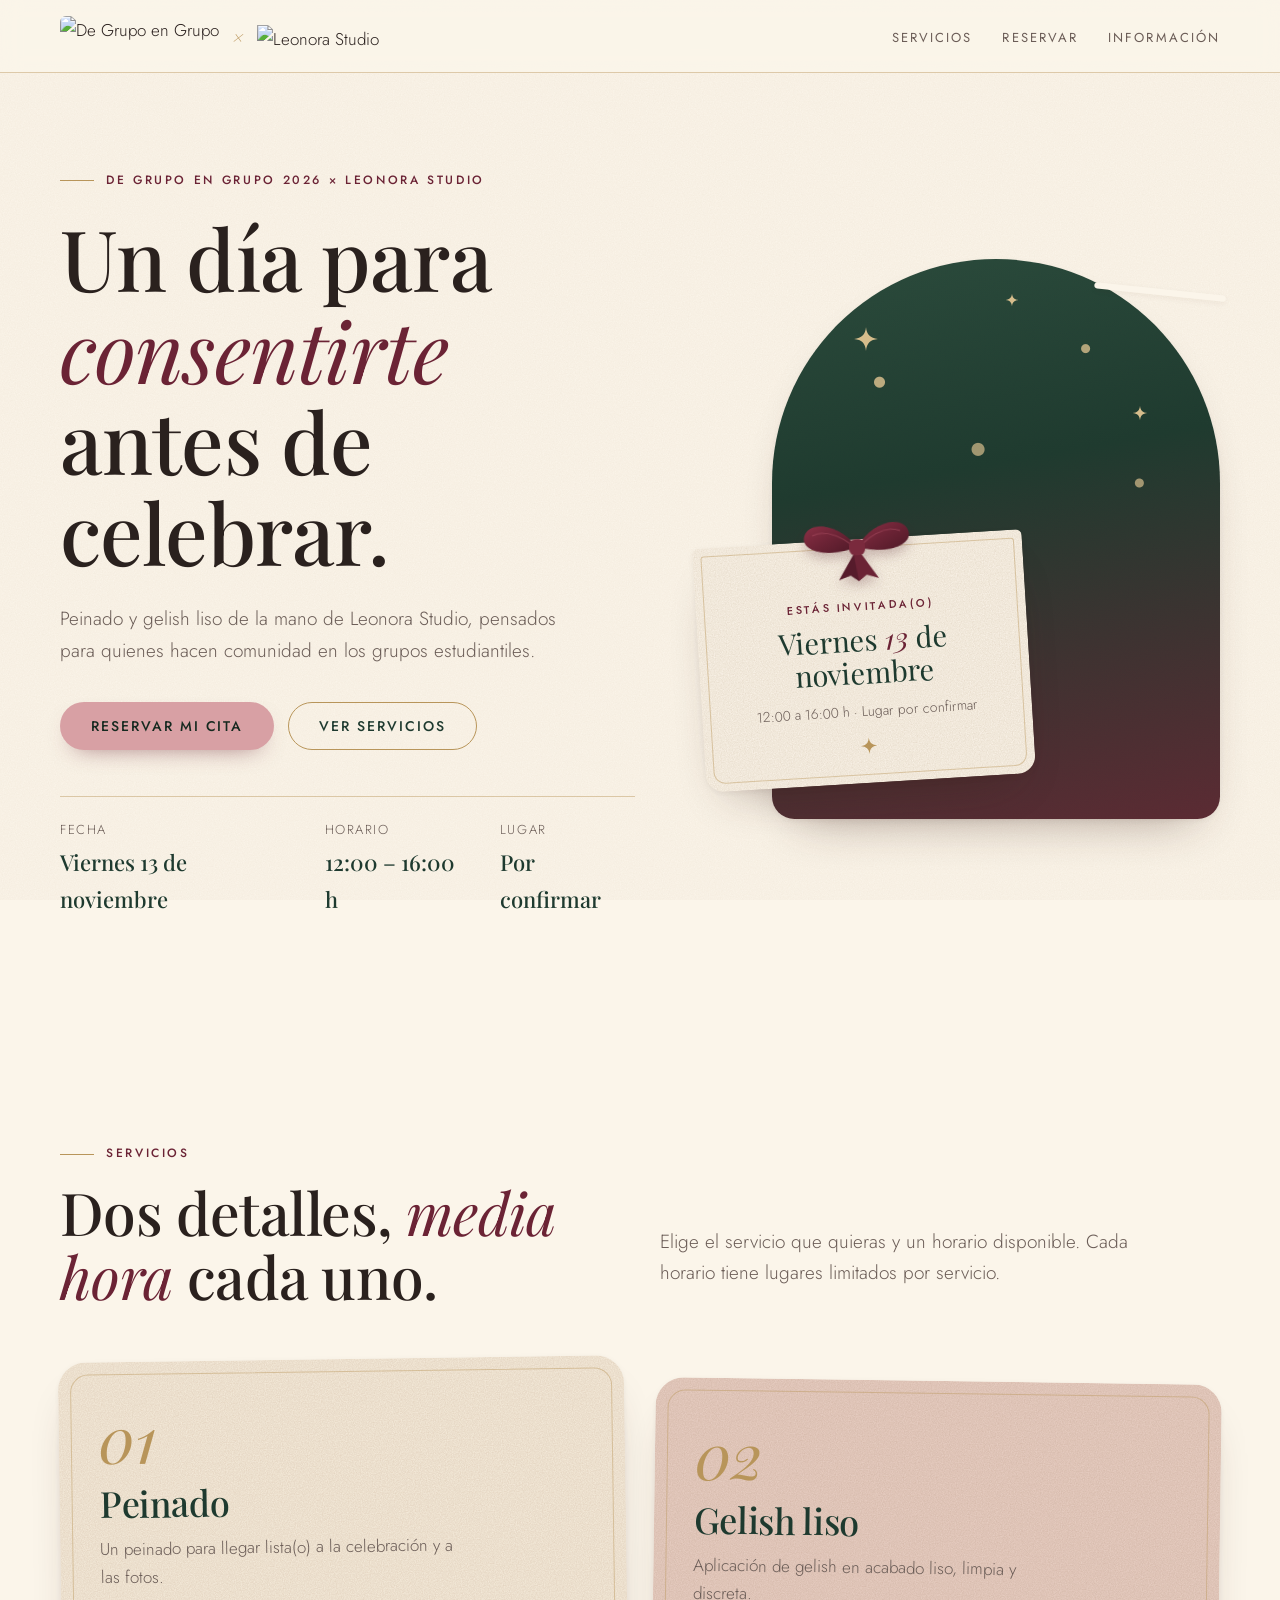
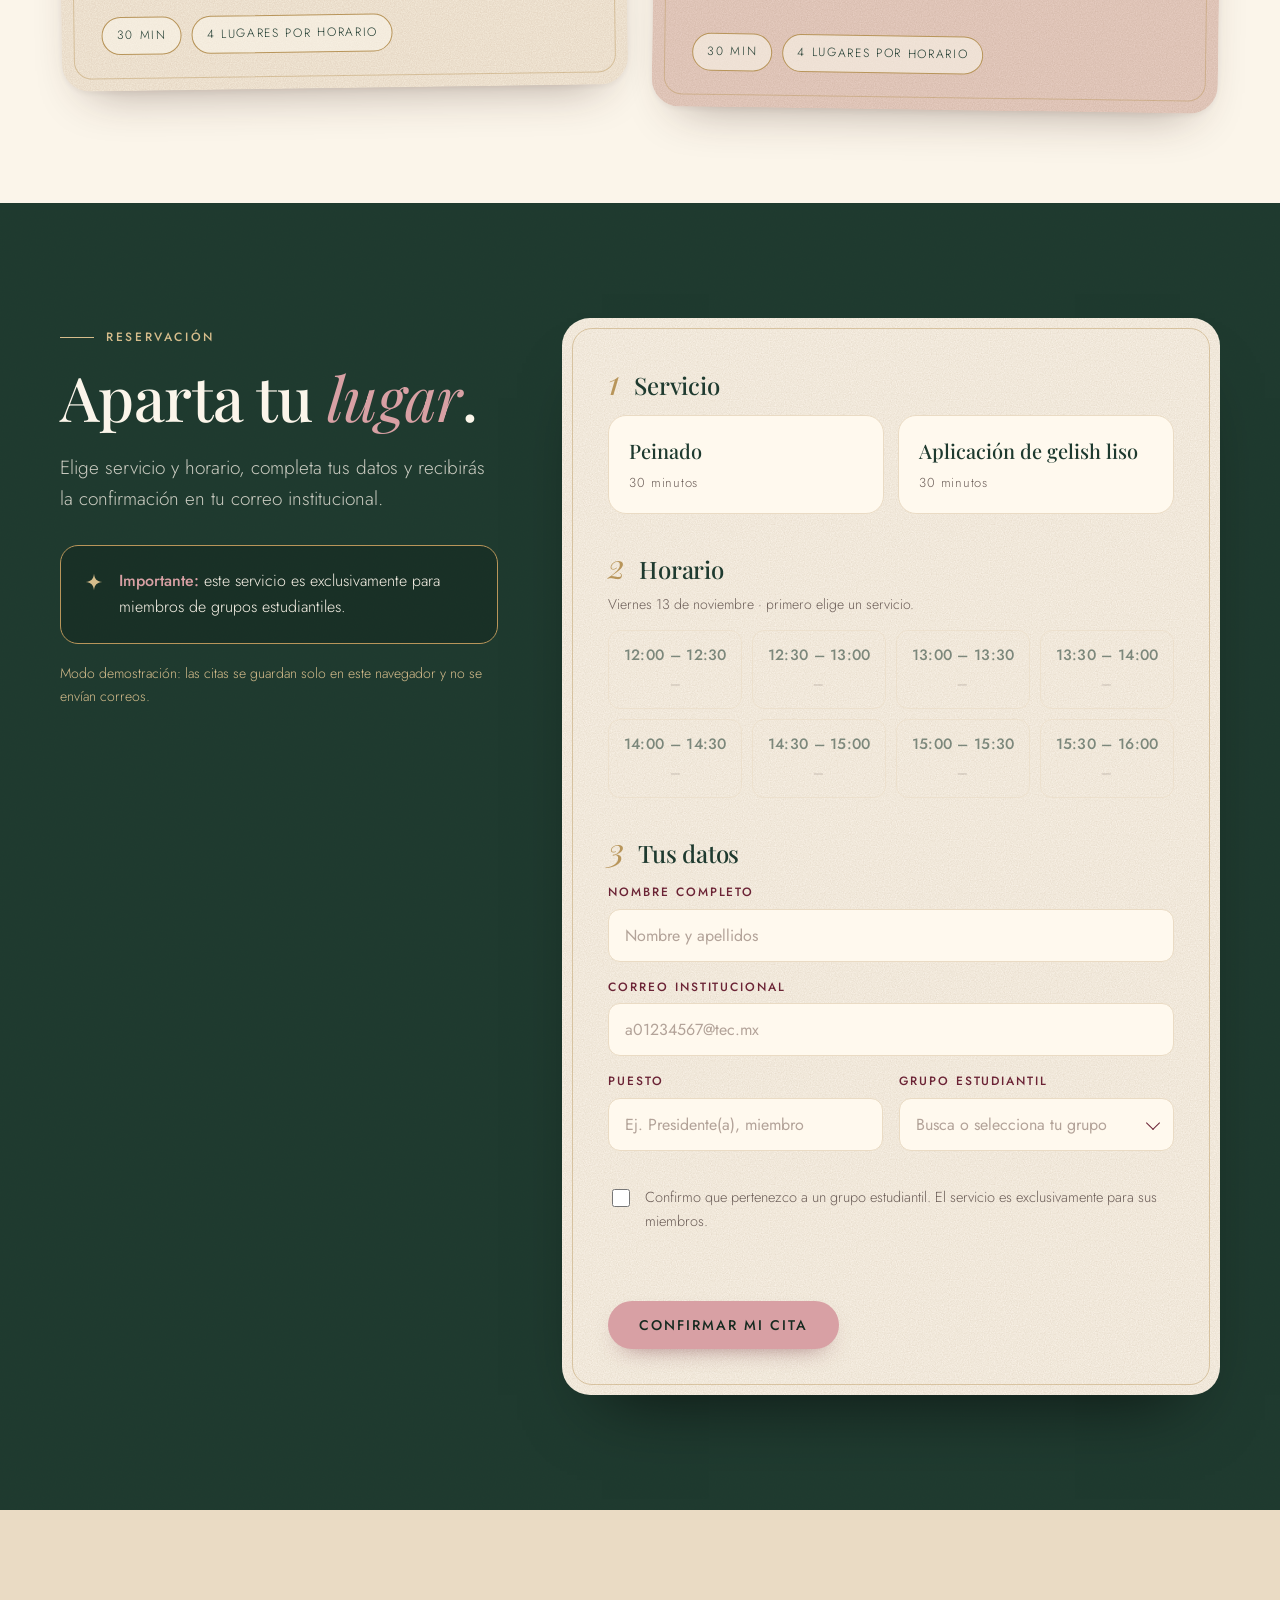
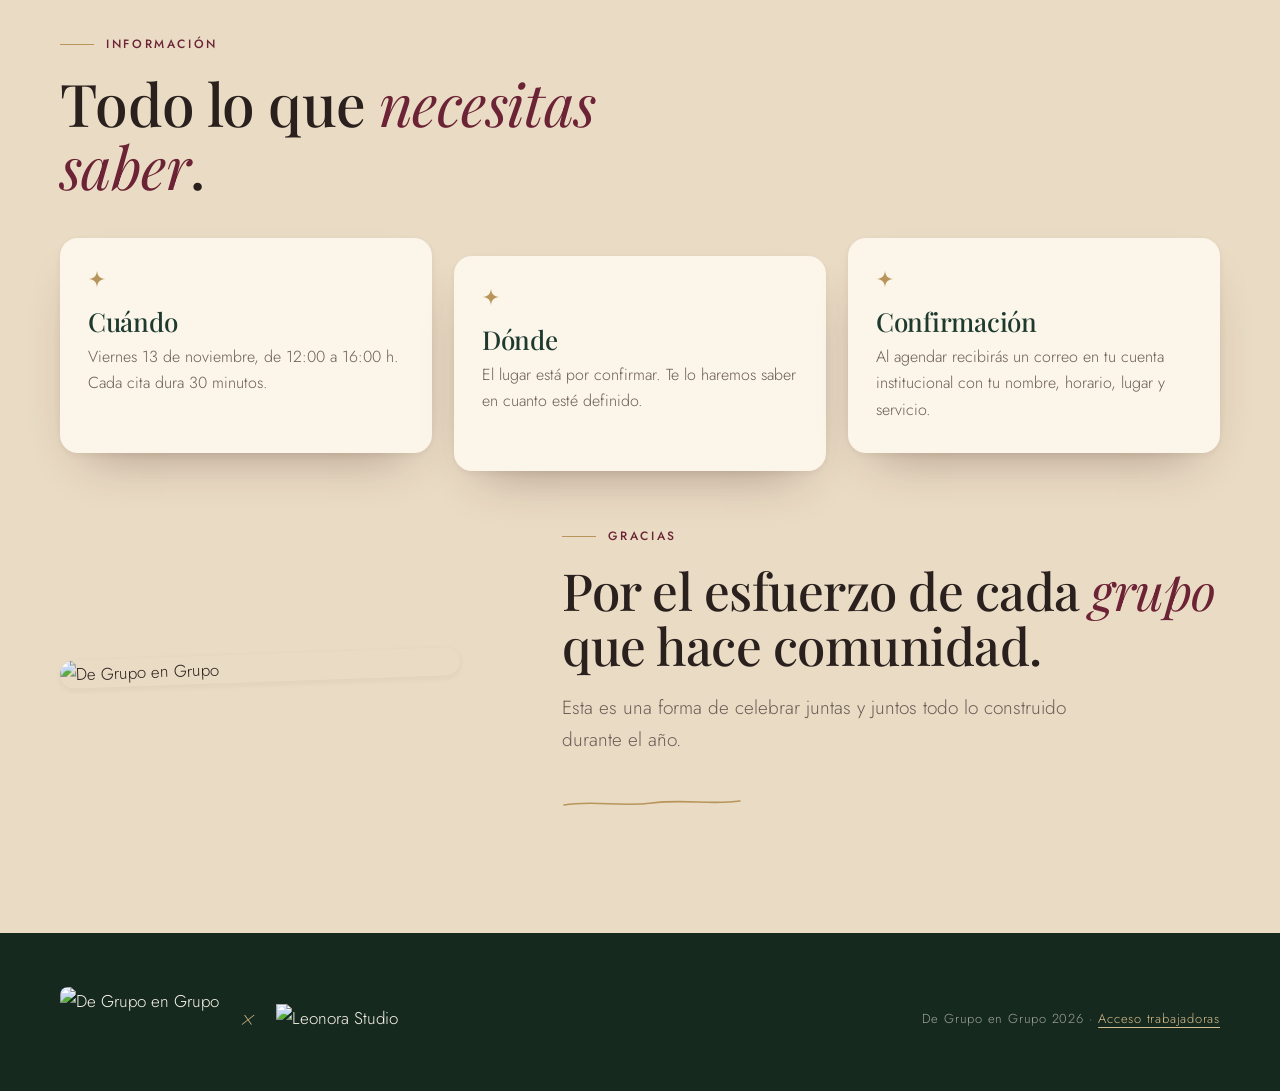
==== index.html @ c5cbc9dc "Add files via upload" ====
<!doctype html>
<html lang="es-MX">
<head>
<meta charset="utf-8">
<meta name="viewport" content="width=device-width, initial-scale=1">
<title>De Grupo en Grupo 2026 × Leonora Studio — Reserva tu cita</title>
<meta name="description" content="Reserva tu peinado o gelish liso con Leonora Studio. Viernes 13 de noviembre, de 12:00 a 16:00 h. Exclusivo para miembros de grupos estudiantiles.">
<link rel="preconnect" href="https://fonts.googleapis.com">
<link rel="preconnect" href="https://fonts.gstatic.com" crossorigin>
<link href="https://fonts.googleapis.com/css2?family=Jost:wght@300;400;500&family=Playfair+Display:ital,wght@0,400;0,500;0,600;1,400;1,500&display=swap" rel="stylesheet">
<link rel="stylesheet" href="styles.css">
</head>
<body>

<!-- Símbolos reutilizables -->
<svg width="0" height="0" style="position:absolute" aria-hidden="true">
  <symbol id="star" viewBox="0 0 24 24"><path d="M12 1C12.6 8 16 11.4 23 12C16 12.6 12.6 16 12 23C11.4 16 8 12.6 1 12C8 11.4 11.4 8 12 1Z"/></symbol>
</svg>

<header class="nav">
  <div class="wrap">
    <a class="brand" href="#inicio" aria-label="De Grupo en Grupo 2026 × Leonora Studio">
      <img class="dgg" src="img/degrupo-coral.png" alt="De Grupo en Grupo">
      <span class="x">×</span>
      <img class="leo" src="img/leonora-negro.png" alt="Leonora Studio">
    </a>
    <nav aria-label="Principal">
      <ul>
        <li><a href="#servicios">Servicios</a></li>
        <li><a href="#reservar">Reservar</a></li>
        <li><a href="#informacion">Información</a></li>
      </ul>
    </nav>
  </div>
</header>

<main id="inicio">

  <!-- PORTADA -->
  <section class="hero">
    <div class="wrap hero-grid">
      <div>
        <span class="eyebrow">De Grupo en Grupo 2026 × Leonora Studio</span>
        <h1>Un día para <em>consentirte</em> antes de celebrar.</h1>
        <p class="lede">Peinado y gelish liso de la mano de Leonora Studio, pensados para quienes hacen comunidad en los grupos estudiantiles.</p>
        <div class="actions">
          <a class="btn" href="#reservar">Reservar mi cita</a>
          <a class="btn ghost" href="#servicios">Ver servicios</a>
        </div>
        <div class="hero-meta">
          <div>Fecha<strong>Viernes 13 de noviembre</strong></div>
          <div>Horario<strong>12:00 – 16:00 h</strong></div>
          <div>Lugar<strong>Por confirmar</strong></div>
        </div>
      </div>

      <div class="hero-art" aria-hidden="true">
        <div class="photo">
          <svg class="star-deco" style="left:18%;top:12%;width:26px;height:26px"><use href="#star"/></svg>
          <svg class="star-deco" style="right:16%;top:26%;width:16px;height:16px"><use href="#star"/></svg>
          <svg class="star-deco" style="left:52%;top:6%;width:14px;height:14px"><use href="#star"/></svg>
        </div>
        <div class="tag-label"><img src="img/degrupo-coral.png" alt=""></div>
        <div class="invite">
          <!-- moño de satín -->
          <svg class="ribbon" viewBox="0 0 120 70" fill="none">
            <defs>
              <linearGradient id="sat" x1="0" y1="0" x2="1" y2="1">
                <stop offset="0" stop-color="#8b3045"/><stop offset=".5" stop-color="#6b2335"/><stop offset="1" stop-color="#4f1927"/>
              </linearGradient>
            </defs>
            <path d="M60 34C44 10 14 4 8 20C3 34 28 44 60 34Z" fill="url(#sat)"/>
            <path d="M60 34C76 10 106 4 112 20C117 34 92 44 60 34Z" fill="url(#sat)"/>
            <path d="M58 38L40 66L52 62L60 68L64 40Z" fill="#561b2b"/>
            <path d="M62 38L80 66L68 62L60 68L56 40Z" fill="#6b2335"/>
            <path d="M16 20C30 14 44 22 56 32" stroke="#b25468" stroke-opacity=".5" stroke-width="1.2"/>
            <path d="M104 20C90 14 76 22 64 32" stroke="#b25468" stroke-opacity=".5" stroke-width="1.2"/>
            <rect x="52" y="26" width="16" height="16" rx="6" fill="#7a2a3d"/>
          </svg>
          <div class="small">Estás invitada(o)</div>
          <div class="big">Viernes <em>13</em> de noviembre</div>
          <div class="row">12:00 a 16:00 h · Lugar por confirmar</div>
          <svg class="star" style="margin:14px auto 0;display:block"><use href="#star"/></svg>
        </div>
      </div>
    </div>
  </section>

  <!-- SERVICIOS -->
  <section class="section" id="servicios">
    <div class="wrap">
      <div class="section-head">
        <div>
          <span class="eyebrow">Servicios</span>
          <h2>Dos detalles, <em>media hora</em> cada uno.</h2>
        </div>
        <p class="lede">Elige el servicio que quieras y un horario disponible. Cada horario tiene lugares limitados por servicio.</p>
      </div>
      <div class="cards">
        <article class="postcard">
          <div class="num">01</div>
          <h3>Peinado</h3>
          <p>Un peinado para llegar lista(o) a la celebración y a las fotos.</p>
          <ul class="facts"><li>30 min</li><li>4 lugares por horario</li></ul>
        </article>
        <article class="postcard">
          <div class="num">02</div>
          <h3>Gelish liso</h3>
          <p>Aplicación de gelish en acabado liso, limpia y discreta.</p>
          <ul class="facts"><li>30 min</li><li>4 lugares por horario</li></ul>
        </article>
      </div>
    </div>
  </section>

  <!-- RESERVAR -->
  <section class="section reserve on-dark" id="reservar">
    <div class="wrap reserve-grid">
      <div>
        <span class="eyebrow">Reservación</span>
        <h2>Aparta tu <em>lugar</em>.</h2>
        <p class="lede">Elige servicio y horario, completa tus datos y recibirás la confirmación en tu correo institucional.</p>
        <div class="disclaimer" role="note">
          <svg class="star"><use href="#star"/></svg>
          <p><strong>Importante:</strong> este servicio es exclusivamente para miembros de grupos estudiantiles.</p>
        </div>
        <p class="demo-note" id="demoNote" hidden>Modo demostración: las citas se guardan solo en este navegador y no se envían correos.</p>
      </div>

      <div class="form-card" id="formCard">
        <form id="bookForm" novalidate>
          <div class="step">
            <div class="step-title"><span class="n">1</span><h3>Servicio</h3></div>
            <div class="svc-grid" role="radiogroup" aria-label="Servicio" id="svcGrid"></div>
          </div>

          <div class="step">
            <div class="step-title"><span class="n">2</span><h3>Horario</h3></div>
            <p class="step-hint" id="slotHint">Viernes 13 de noviembre · primero elige un servicio.</p>
            <div class="slot-grid" role="radiogroup" aria-label="Horario" id="slotGrid"></div>
          </div>

          <div class="step">
            <div class="step-title"><span class="n">3</span><h3>Tus datos</h3></div>
            <div class="fields">
              <div class="field full" data-f="nombre">
                <label for="nombre">Nombre completo</label>
                <input id="nombre" name="nombre" autocomplete="name" placeholder="Nombre y apellidos" maxlength="120">
                <span class="err">Escribe tu nombre completo (nombre y apellido).</span>
              </div>
              <div class="field full" data-f="correo">
                <label for="correo">Correo institucional</label>
                <input id="correo" name="correo" type="email" autocomplete="email" inputmode="email" placeholder="a01234567@tec.mx" maxlength="120">
                <span class="err">Usa tu correo institucional (@tec.mx).</span>
              </div>
              <div class="field" data-f="puesto">
                <label for="puesto">Puesto</label>
                <input id="puesto" name="puesto" placeholder="Ej. Presidente(a), miembro" maxlength="80">
                <span class="err">Indica tu puesto en el grupo.</span>
              </div>
              <div class="field" data-f="grupo">
                <label for="grupo">Grupo estudiantil</label>
                <div class="combo" id="combo">
                  <input class="combo-input" id="grupo" role="combobox" aria-expanded="false" aria-controls="comboList" aria-autocomplete="list" autocomplete="off" placeholder="Busca o selecciona tu grupo">
                  <span class="combo-caret" aria-hidden="true"></span>
                  <div class="combo-list" id="comboList" role="listbox"></div>
                </div>
                <span class="err">Selecciona un grupo de la lista.</span>
              </div>
              <input class="hp" type="text" name="website" id="website" tabindex="-1" autocomplete="off" aria-hidden="true">
            </div>
          </div>

          <label class="check" id="checkWrap">
            <input type="checkbox" id="acepto">
            <span>Confirmo que pertenezco a un grupo estudiantil. El servicio es exclusivamente para sus miembros.</span>
          </label>

          <div class="submit-row">
            <p class="summary" id="summary" aria-live="polite"></p>
            <button class="btn" type="submit" id="submitBtn">Confirmar mi cita</button>
            <p class="form-msg" id="formMsg" role="alert"></p>
          </div>
        </form>

        <div class="success" id="success" hidden>
          <svg class="star"><use href="#star"/></svg>
          <h3>Tu cita está <em>agendada</em></h3>
          <p id="successMail" style="margin:0;color:var(--ink-soft)"></p>
          <dl>
            <dt>Nombre</dt><dd id="sNombre"></dd>
            <dt>Servicio</dt><dd id="sServicio"></dd>
            <dt>Horario</dt><dd id="sHorario"></dd>
            <dt>Lugar</dt><dd>Por confirmar</dd>
          </dl>
          <button class="btn ghost" type="button" id="againBtn">Agendar otro servicio</button>
        </div>
      </div>
    </div>
  </section>

  <!-- INFORMACIÓN -->
  <section class="section info" id="informacion">
    <div class="wrap">
      <div class="section-head" style="margin-bottom:40px">
        <div>
          <span class="eyebrow">Información</span>
          <h2>Todo lo que <em>necesitas saber</em>.</h2>
        </div>
      </div>
      <div class="info-grid">
        <div class="info-card">
          <svg class="star"><use href="#star"/></svg>
          <h3>Cuándo</h3>
          <p>Viernes 13 de noviembre, de 12:00 a 16:00 h. Cada cita dura 30 minutos.</p>
        </div>
        <div class="info-card">
          <svg class="star"><use href="#star"/></svg>
          <h3>Dónde</h3>
          <p>El lugar está por confirmar. Te lo haremos saber en cuanto esté definido.</p>
        </div>
        <div class="info-card">
          <svg class="star"><use href="#star"/></svg>
          <h3>Confirmación</h3>
          <p>Al agendar recibirás un correo en tu cuenta institucional con tu nombre, horario, lugar y servicio.</p>
        </div>
      </div>

      <div class="thanks">
        <div class="badge-logo"><img src="img/degrupo-coral.png" alt="De Grupo en Grupo"></div>
        <div>
          <span class="eyebrow">Gracias</span>
          <h2>Por el esfuerzo de cada <em>grupo</em> que hace comunidad.</h2>
          <p class="lede">Esta es una forma de celebrar juntas y juntos todo lo construido durante el año.</p>
          <svg class="gold-line" viewBox="0 0 180 14" fill="none"><path d="M2 9C30 4 58 11 90 7C122 3 150 9 178 5" stroke="#b8955a" stroke-width="1.6" stroke-linecap="round"/></svg>
        </div>
      </div>
    </div>
  </section>
</main>

<footer class="footer">
  <div class="wrap">
    <div class="logos">
      <img class="dgg" src="img/degrupo-coral.png" alt="De Grupo en Grupo" style="border-radius:8px">
      <span class="x">×</span>
      <img class="leo" src="img/leonora-crema.png" alt="Leonora Studio">
    </div>
    <small>De Grupo en Grupo 2026 · <a href="trabajadoras.html">Acceso trabajadoras</a></small>
  </div>
</footer>

<script src="config.js"></script>
<script src="data/groups.js"></script>
<script src="common.js"></script>
<script src="app.js"></script>
</body>
</html>
---- styles.css ----
/* De Grupo en Grupo 2026 × Leonora Studio — sistema visual */
:root {
  --ivory: #fbf5ea;
  --paper: #f6ecdc;
  --champagne: #eadbc4;
  --nude: #e8cfc4;
  --rose: #d8a0a4;
  --rose-deep: #c98389;
  --forest: #1e3a2f;
  --forest-dark: #15291f;
  --burgundy: #6b2335;
  --gold: #b8955a;
  --gold-soft: #d6bd8c;
  --ink: #2a211e;
  --ink-soft: #6b5d57;
  --line: rgba(184, 149, 90, .45);

  --serif: "Playfair Display", "Cormorant Garamond", Georgia, serif;
  --sans: "Jost", "Helvetica Neue", Arial, sans-serif;

  --r-lg: 28px;
  --r-md: 18px;
  --r-sm: 12px;
  --shadow: 0 24px 50px -28px rgba(60, 30, 25, .45), 0 2px 6px rgba(60, 30, 25, .06);
  --grain: url("data:image/svg+xml;utf8,<svg xmlns='http://www.w3.org/2000/svg' width='220' height='220'><filter id='n'><feTurbulence type='fractalNoise' baseFrequency='.85' numOctaves='2' stitchTiles='stitch'/><feColorMatrix values='0 0 0 0 .45  0 0 0 0 .32  0 0 0 0 .22  0 0 0 .55 0'/></filter><rect width='100%' height='100%' filter='url(%23n)' opacity='.5'/></svg>");
}

* { box-sizing: border-box; }
html { scroll-behavior: smooth; }
body {
  margin: 0;
  background: var(--ivory);
  color: var(--ink);
  font-family: var(--sans);
  font-weight: 300;
  font-size: 17px;
  line-height: 1.65;
  -webkit-font-smoothing: antialiased;
}
body::before { /* papel texturizado */
  content: ""; position: fixed; inset: 0; z-index: 0; pointer-events: none;
  background-image: var(--grain); opacity: .35; mix-blend-mode: multiply;
}
main, header, footer { position: relative; z-index: 1; }
img { max-width: 100%; display: block; }
a { color: inherit; }
.wrap { width: min(1160px, 100% - 48px); margin-inline: auto; }

/* ---------- tipografía ---------- */
h1, h2, h3 { font-family: var(--serif); font-weight: 500; line-height: 1.08; margin: 0; letter-spacing: -.01em; }
h1 em, h2 em, h3 em { font-style: italic; font-weight: 400; }
.eyebrow {
  font-family: var(--sans); font-weight: 500; font-size: 12px; letter-spacing: .22em;
  text-transform: uppercase; color: var(--burgundy); display: inline-flex; align-items: center; gap: 12px;
}
.eyebrow::before { content: ""; width: 34px; height: 1px; background: var(--gold); }
.on-dark .eyebrow, .eyebrow.light { color: var(--gold-soft); }
.on-dark .eyebrow::before, .eyebrow.light::before { background: var(--gold-soft); }
.lede { font-size: 19px; color: var(--ink-soft); max-width: 46ch; }
.star { width: 18px; height: 18px; fill: var(--gold); flex: none; }

/* ---------- botones ---------- */
.btn {
  --bg: var(--rose); --fg: var(--forest-dark);
  display: inline-flex; align-items: center; gap: 12px; justify-content: center;
  padding: 16px 30px; border-radius: 999px; border: 1px solid transparent;
  background: var(--bg); color: var(--fg); cursor: pointer; text-decoration: none;
  font: 500 14px/1 var(--sans); letter-spacing: .14em; text-transform: uppercase;
  transition: transform .25s ease, background .25s ease, box-shadow .25s ease;
  box-shadow: 0 10px 24px -14px rgba(107, 35, 53, .7);
}
.btn:hover { background: var(--rose-deep); transform: translateY(-2px); }
.btn:focus-visible, .field input:focus-visible, .combo-input:focus-visible, .chip:focus-visible, .slot:focus-visible, .svc:focus-visible { outline: 2px solid var(--burgundy); outline-offset: 3px; }
.btn.ghost { --bg: transparent; --fg: var(--forest); border-color: var(--gold); box-shadow: none; }
.btn.ghost:hover { background: rgba(184,149,90,.14); }
.btn[disabled] { opacity: .5; cursor: not-allowed; transform: none; }

/* ---------- navegación ---------- */
.nav { position: sticky; top: 0; z-index: 20; background: color-mix(in srgb, var(--ivory) 88%, transparent); backdrop-filter: blur(10px); border-bottom: 1px solid var(--line); }
.nav .wrap { display: flex; align-items: center; justify-content: space-between; height: 72px; gap: 20px; }
.brand { display: flex; align-items: center; gap: 14px; text-decoration: none; }
.brand .dgg { height: 40px; width: auto; border-radius: 6px; }
.brand .x { font-family: var(--serif); font-style: italic; color: var(--gold); font-size: 20px; }
.brand .leo { height: 22px; width: auto; }
.nav ul { display: flex; gap: 30px; list-style: none; margin: 0; padding: 0; }
.nav ul a { text-decoration: none; font-size: 13px; letter-spacing: .16em; text-transform: uppercase; font-weight: 400; color: var(--ink-soft); padding: 6px 0; border-bottom: 1px solid transparent; }
.nav ul a:hover { color: var(--burgundy); border-color: var(--gold); }

/* ---------- portada ---------- */
.hero { padding: clamp(40px, 7vw, 88px) 0 clamp(56px, 8vw, 110px); overflow: hidden; }
.hero-grid { display: grid; grid-template-columns: 1.05fr .95fr; gap: clamp(32px, 5vw, 72px); align-items: center; }
.hero h1 { font-size: clamp(46px, 6.6vw, 92px); margin: 22px 0 26px; }
.hero h1 em { color: var(--burgundy); }
.hero .actions { display: flex; flex-wrap: wrap; gap: 14px; margin-top: 36px; }
.hero-meta { display: flex; gap: 34px; margin-top: 46px; padding-top: 22px; border-top: 1px solid var(--line); }
.hero-meta div { font-size: 13px; letter-spacing: .12em; text-transform: uppercase; color: var(--ink-soft); }
.hero-meta strong { display: block; font-family: var(--serif); font-weight: 500; font-size: 22px; letter-spacing: 0; text-transform: none; color: var(--forest); margin-top: 4px; }

.hero-art { position: relative; min-height: 560px; }
.photo {
  position: absolute; inset: 0 0 0 14%; border-radius: 280px 280px var(--r-lg) var(--r-lg);
  overflow: hidden; box-shadow: var(--shadow);
  background:
    url("img/portada.jpg") center/cover no-repeat,
    radial-gradient(circle at 24% 22%, rgba(214,189,140,.85) 0 5px, transparent 6px),
    radial-gradient(circle at 70% 16%, rgba(214,189,140,.8) 0 4px, transparent 5px),
    radial-gradient(circle at 46% 34%, rgba(214,189,140,.7) 0 6px, transparent 7px),
    radial-gradient(circle at 82% 40%, rgba(214,189,140,.7) 0 4px, transparent 5px),
    radial-gradient(circle at 30% 50%, rgba(214,189,140,.6) 0 3px, transparent 4px),
    linear-gradient(170deg, #2a4a3c 0%, #1e3a2f 38%, #5a2a33 100%);
}
.photo::after { content: ""; position: absolute; inset: 0; background: var(--grain); opacity: .35; mix-blend-mode: soft-light; }
.photo .star-deco { position: absolute; z-index: 2; fill: var(--gold-soft); }
.invite {
  position: absolute; left: 0; bottom: 36px; width: min(330px, 78%); z-index: 3;
  background: var(--ivory); padding: 58px 28px 28px; border-radius: 6px 6px var(--r-md) var(--r-md);
  transform: rotate(-3.5deg); box-shadow: var(--shadow); text-align: center;
  background-image: var(--grain); background-blend-mode: multiply;
}
.invite::before { content: ""; position: absolute; inset: 8px; border: 1px solid var(--line); border-radius: 3px 3px 12px 12px; pointer-events: none; }
.invite .small { font-size: 11px; letter-spacing: .24em; text-transform: uppercase; color: var(--burgundy); font-weight: 500; }
.invite .big { font-family: var(--serif); font-size: 29px; line-height: 1.15; margin: 8px 0 4px; color: var(--forest); }
.invite .big em { color: var(--burgundy); }
.invite .row { font-size: 14px; color: var(--ink-soft); margin-top: 10px; }
.invite .ribbon { position: absolute; top: -26px; left: 50%; transform: translateX(-50%); width: 120px; filter: drop-shadow(0 6px 6px rgba(70,20,30,.25)); }
.tag-label {
  position: absolute; right: -6px; top: 30px; z-index: 4; width: 132px; border-radius: 10px; overflow: hidden;
  transform: rotate(6deg); box-shadow: var(--shadow); border: 3px solid var(--ivory);
}
.tag-label::before { content: ""; position: absolute; left: 50%; top: 7px; width: 9px; height: 9px; border-radius: 50%; background: var(--ivory); transform: translateX(-50%); box-shadow: inset 0 0 0 1px var(--gold); z-index: 2; }
.tag-label img { width: 100%; }

/* ---------- servicios ---------- */
.section { padding: clamp(64px, 9vw, 120px) 0; }
.section-head { display: grid; grid-template-columns: 1fr 1fr; gap: 40px; align-items: end; margin-bottom: 52px; }
.section-head h2 { font-size: clamp(36px, 4.6vw, 64px); margin-top: 16px; }
.section-head h2 em { color: var(--burgundy); }
.cards { display: grid; grid-template-columns: repeat(2, 1fr); gap: 28px; }
.postcard {
  position: relative; background: var(--paper); border-radius: var(--r-lg); padding: 44px 40px 36px; box-shadow: var(--shadow); overflow: hidden;
  background-image: var(--grain); background-blend-mode: multiply;
}
.postcard:nth-child(1) { transform: rotate(-.8deg); }
.postcard:nth-child(2) { transform: rotate(.8deg) translateY(22px); background-color: var(--nude); }
.postcard::before { content: ""; position: absolute; inset: 12px; border: 1px solid var(--line); border-radius: calc(var(--r-lg) - 10px); pointer-events: none; }
.postcard .num { font-family: var(--serif); font-style: italic; font-size: 64px; color: var(--gold); line-height: 1; }
.postcard h3 { font-size: 36px; margin: 14px 0 12px; color: var(--forest); }
.postcard p { margin: 0 0 26px; color: var(--ink-soft); max-width: 36ch; }
.facts { display: flex; gap: 10px; flex-wrap: wrap; padding: 0; margin: 0; list-style: none; }
.facts li { font-size: 12px; letter-spacing: .14em; text-transform: uppercase; padding: 8px 14px; border: 1px solid var(--gold); border-radius: 999px; color: var(--forest); background: rgba(251,245,234,.6); }

/* ---------- reservación ---------- */
.reserve { background: var(--forest); color: var(--ivory); position: relative; overflow: hidden; }
.reserve::before { content: ""; position: absolute; inset: 0; background: var(--grain); opacity: .22; mix-blend-mode: soft-light; pointer-events: none; }
.reserve .wrap { position: relative; }
.reserve-grid { display: grid; grid-template-columns: .8fr 1.2fr; gap: clamp(32px, 5vw, 80px); align-items: start; }
.reserve h2 { font-size: clamp(38px, 4.8vw, 66px); margin: 16px 0 22px; }
.reserve h2 em { color: var(--rose); }
.reserve .lede { color: rgba(251,245,234,.78); }
.disclaimer {
  margin-top: 30px; padding: 22px 24px; border-radius: var(--r-md); border: 1px solid var(--gold);
  background: rgba(21, 41, 31, .55); display: flex; gap: 16px; align-items: flex-start;
}
.disclaimer .star { margin-top: 5px; fill: var(--gold-soft); }
.disclaimer p { margin: 0; font-size: 16px; color: var(--ivory); }
.disclaimer strong { font-weight: 500; color: var(--rose); }
.demo-note { margin-top: 18px; font-size: 14px; color: var(--gold-soft); }

.form-card { position: relative; background: var(--ivory); color: var(--ink); border-radius: var(--r-lg); padding: clamp(26px, 4vw, 46px); box-shadow: 0 40px 70px -40px rgba(0,0,0,.65); background-image: var(--grain); background-blend-mode: multiply; }
.form-card::before { content: ""; position: absolute; inset: 10px; border: 1px solid var(--line); border-radius: calc(var(--r-lg) - 8px); pointer-events: none; }
.step { margin-bottom: 34px; position: relative; }
.step-title { display: flex; align-items: baseline; gap: 14px; margin-bottom: 16px; }
.step-title .n { font-family: var(--serif); font-style: italic; font-size: 34px; color: var(--gold); line-height: 1; }
.step-title h3 { font-size: 24px; color: var(--forest); }
.step-hint { font-size: 14px; color: var(--ink-soft); margin: -6px 0 14px; }

.svc-grid { display: grid; grid-template-columns: 1fr 1fr; gap: 14px; }
.svc { position: relative; text-align: left; cursor: pointer; background: #fff9ee; border: 1px solid var(--champagne); border-radius: var(--r-md); padding: 18px 20px; font: inherit; color: inherit; transition: all .2s ease; }
.svc:hover { border-color: var(--gold); }
.svc strong { display: block; font-family: var(--serif); font-weight: 500; font-size: 20px; color: var(--forest); }
.svc span { font-size: 13px; color: var(--ink-soft); letter-spacing: .06em; }
.svc[aria-checked="true"] { background: var(--nude); border-color: var(--burgundy); box-shadow: inset 0 0 0 1px var(--burgundy); }
.svc[aria-checked="true"]::after { content: "✓"; position: absolute; right: 16px; top: 14px; color: var(--burgundy); font-size: 16px; }

.slot-grid { display: grid; grid-template-columns: repeat(4, 1fr); gap: 10px; }
.slot { cursor: pointer; background: #fff9ee; border: 1px solid var(--champagne); border-radius: var(--r-sm); padding: 12px 6px; text-align: center; font: inherit; color: inherit; transition: all .2s ease; }
.slot b { display: block; font-weight: 500; font-size: 15px; color: var(--forest); letter-spacing: .02em; }
.slot small { font-size: 12px; color: var(--ink-soft); letter-spacing: .04em; }
.slot:hover:not([disabled]) { border-color: var(--gold); }
.slot[aria-checked="true"] { background: var(--forest); border-color: var(--forest); }
.slot[aria-checked="true"] b, .slot[aria-checked="true"] small { color: var(--ivory); }
.slot[disabled] { cursor: not-allowed; opacity: .55; background: transparent; }
.slot.full b { text-decoration: line-through; text-decoration-color: var(--gold); }
.slot.last small { color: var(--burgundy); font-weight: 500; }
.slot[aria-checked="true"].last small { color: var(--gold-soft); }

.fields { display: grid; grid-template-columns: 1fr 1fr; gap: 16px; }
.field { display: flex; flex-direction: column; gap: 6px; position: relative; }
.field.full { grid-column: 1 / -1; }
.field label { font-size: 12px; letter-spacing: .16em; text-transform: uppercase; font-weight: 500; color: var(--burgundy); }
.field input, .combo-input {
  width: 100%; font: 400 16px var(--sans); color: var(--ink); background: #fff9ee; border: 1px solid var(--champagne);
  border-radius: var(--r-sm); padding: 14px 16px; transition: border-color .2s;
}
.field input:focus, .combo-input:focus { border-color: var(--gold); }
.field input::placeholder, .combo-input::placeholder { color: #b3a399; }
.field .err { font-size: 13px; color: var(--burgundy); min-height: 0; display: none; }
.field.invalid input, .field.invalid .combo-input { border-color: var(--burgundy); }
.field.invalid .err { display: block; }
.hp { position: absolute; left: -9999px; width: 1px; height: 1px; opacity: 0; }

/* lista desplegable de grupos */
.combo { position: relative; }
.combo-input { padding-right: 44px; }
.combo-caret { position: absolute; right: 16px; top: 50%; width: 10px; height: 10px; border-right: 1.5px solid var(--burgundy); border-bottom: 1.5px solid var(--burgundy); transform: translateY(-70%) rotate(45deg); pointer-events: none; }
.combo-list {
  position: absolute; z-index: 30; left: 0; right: 0; top: calc(100% + 6px); max-height: 300px; overflow-y: auto;
  background: var(--ivory); border: 1px solid var(--gold); border-radius: var(--r-sm); box-shadow: var(--shadow); padding: 6px; display: none;
}
.combo.open .combo-list { display: block; }
.combo-group { font-size: 11px; letter-spacing: .2em; text-transform: uppercase; color: var(--ink-soft); padding: 12px 12px 6px; font-weight: 500; }
.combo-opt { display: flex; align-items: center; justify-content: space-between; gap: 12px; padding: 10px 12px; border-radius: 8px; cursor: pointer; font-size: 15px; font-weight: 400; }
.combo-opt:hover, .combo-opt.active { background: var(--nude); }
.combo-opt[aria-selected="true"] { color: var(--burgundy); font-weight: 500; }
.badge { font-size: 9.5px; letter-spacing: .12em; font-weight: 500; color: var(--burgundy); border: 1px solid var(--gold); border-radius: 999px; padding: 2px 8px; line-height: 1.4; flex: none; background: rgba(251,245,234,.7); }
.combo-empty { padding: 14px; color: var(--ink-soft); font-size: 14px; }

.check { display: flex; gap: 12px; align-items: flex-start; font-size: 14.5px; color: var(--ink-soft); margin: 4px 0 22px; cursor: pointer; }
.check input { margin-top: 4px; accent-color: var(--burgundy); width: 18px; height: 18px; flex: none; }
.check.invalid { color: var(--burgundy); }
.summary { font-family: var(--serif); font-style: italic; font-size: 19px; color: var(--forest); margin: 0 0 18px; min-height: 28px; }
.form-msg { margin: 14px 0 0; font-size: 14.5px; color: var(--burgundy); display: none; }
.form-msg.show { display: block; }
.submit-row { display: flex; flex-direction: column; align-items: flex-start; }

.success { text-align: center; padding: 20px 6px; position: relative; }
.success .star { width: 28px; height: 28px; margin-bottom: 8px; }
.success h3 { font-size: clamp(30px, 4vw, 44px); color: var(--forest); margin: 6px 0 12px; }
.success h3 em { color: var(--burgundy); }
.success dl { display: grid; grid-template-columns: auto 1fr; gap: 10px 22px; text-align: left; max-width: 380px; margin: 26px auto; padding: 22px 26px; background: var(--nude); border-radius: var(--r-md); }
.success dt { font-size: 11px; letter-spacing: .18em; text-transform: uppercase; color: var(--burgundy); font-weight: 500; padding-top: 4px; }
.success dd { margin: 0; font-weight: 400; }

/* ---------- información ---------- */
.info { background: var(--champagne); }
.info-grid { display: grid; grid-template-columns: repeat(3, 1fr); gap: 22px; margin-bottom: 64px; }
.info-card { background: var(--ivory); border-radius: var(--r-md); padding: 30px 28px; position: relative; box-shadow: var(--shadow); }
.info-card:nth-child(2) { transform: translateY(18px); }
.info-card h3 { font-size: 26px; color: var(--forest); margin: 12px 0 8px; }
.info-card p { margin: 0; color: var(--ink-soft); font-size: 16px; }
.thanks { display: grid; grid-template-columns: .8fr 1.2fr; gap: clamp(28px, 5vw, 70px); align-items: center; }
.thanks .badge-logo { border-radius: var(--r-lg); overflow: hidden; box-shadow: var(--shadow); transform: rotate(-2deg); max-width: 400px; }
.thanks h2 { font-size: clamp(32px, 4vw, 54px); margin: 16px 0 16px; }
.thanks h2 em { color: var(--burgundy); }
.gold-line { width: 180px; height: 14px; margin-top: 22px; }

/* ---------- pie ---------- */
.footer { background: var(--forest-dark); color: var(--ivory); padding: 54px 0 40px; }
.footer .wrap { display: flex; align-items: center; justify-content: space-between; gap: 28px; flex-wrap: wrap; }
.footer .logos { display: flex; align-items: center; gap: 22px; }
.footer .logos img.dgg { height: 64px; width: auto; }
.footer .logos img.leo { height: 30px; width: auto; }
.footer .logos .x { font-family: var(--serif); font-style: italic; color: var(--gold-soft); font-size: 26px; }
.footer small { font-size: 13px; color: rgba(251,245,234,.6); letter-spacing: .06em; }
.footer a { color: var(--gold-soft); text-underline-offset: 4px; }

/* ---------- trabajadoras ---------- */
.staff-hero { padding: 56px 0 28px; }
.staff-hero h1 { font-size: clamp(38px, 5vw, 64px); margin: 14px 0 12px; }
.staff-hero h1 em { color: var(--burgundy); }
.gate { max-width: 460px; background: var(--paper); border-radius: var(--r-lg); padding: 34px; box-shadow: var(--shadow); position: relative; }
.gate::before { content: ""; position: absolute; inset: 10px; border: 1px solid var(--line); border-radius: calc(var(--r-lg) - 8px); pointer-events: none; }
.gate .field { margin: 16px 0 20px; }
.toolbar { display: flex; align-items: center; justify-content: space-between; gap: 16px; flex-wrap: wrap; margin: 8px 0 30px; }
.chips { display: flex; gap: 8px; flex-wrap: wrap; }
.chip { cursor: pointer; font: 500 13px var(--sans); letter-spacing: .12em; text-transform: uppercase; padding: 11px 20px; border-radius: 999px; border: 1px solid var(--gold); background: transparent; color: var(--forest); }
.chip[aria-pressed="true"] { background: var(--forest); color: var(--ivory); border-color: var(--forest); }
.updated { font-size: 13px; color: var(--ink-soft); }
.timeline { display: grid; gap: 14px; padding-bottom: 80px; }
.block { display: grid; grid-template-columns: 170px 1fr; background: var(--paper); border-radius: var(--r-md); box-shadow: var(--shadow); overflow: hidden; }
.block .when { background: var(--forest); color: var(--ivory); padding: 22px 24px; font-family: var(--serif); font-size: 26px; line-height: 1.2; }
.block .when small { display: block; font-family: var(--sans); font-size: 11px; letter-spacing: .18em; text-transform: uppercase; color: var(--gold-soft); margin-top: 6px; }
.block ul { list-style: none; margin: 0; padding: 14px 24px; display: grid; gap: 4px; }
.block li { display: flex; align-items: center; justify-content: space-between; gap: 14px; padding: 10px 0; border-bottom: 1px dashed var(--line); font-weight: 400; }
.block li:last-child { border-bottom: 0; }
.block .empty { color: var(--ink-soft); font-style: italic; padding: 24px; }
.pill { font-size: 11px; letter-spacing: .14em; text-transform: uppercase; padding: 5px 12px; border-radius: 999px; font-weight: 500; flex: none; }
.pill.peinado { background: var(--nude); color: var(--burgundy); }
.pill.unas { background: #dfe7df; color: var(--forest); }
.count { font-size: 13px; color: var(--ink-soft); padding: 14px 24px 0; }

/* ---------- responsivo ---------- */
@media (max-width: 900px) {
  .nav ul { display: none; }
  .hero-grid, .section-head, .reserve-grid, .thanks { grid-template-columns: 1fr; }
  .hero-art { min-height: 520px; order: -1; }
  .cards, .info-grid { grid-template-columns: 1fr; }
  .postcard:nth-child(2), .info-card:nth-child(2) { transform: none; }
  .slot-grid { grid-template-columns: repeat(4, 1fr); }
}
@media (max-width: 560px) {
  body { font-size: 16px; }
  .wrap { width: min(1160px, 100% - 32px); }
  .svc-grid, .fields { grid-template-columns: 1fr; }
  .slot-grid { grid-template-columns: repeat(2, 1fr); }
  .hero-meta { gap: 20px; flex-wrap: wrap; }
  .hero-art { min-height: 470px; }
  .photo { inset: 0 0 0 8%; border-radius: 200px 200px var(--r-lg) var(--r-lg); }
  .tag-label { width: 104px; right: 0; }
  .block { grid-template-columns: 1fr; }
  .brand .leo { height: 18px; }
  .brand .dgg { height: 34px; }
  .postcard { padding: 38px 28px 30px; }
}
@media (prefers-reduced-motion: reduce) { * { transition: none !important; scroll-behavior: auto !important; } }
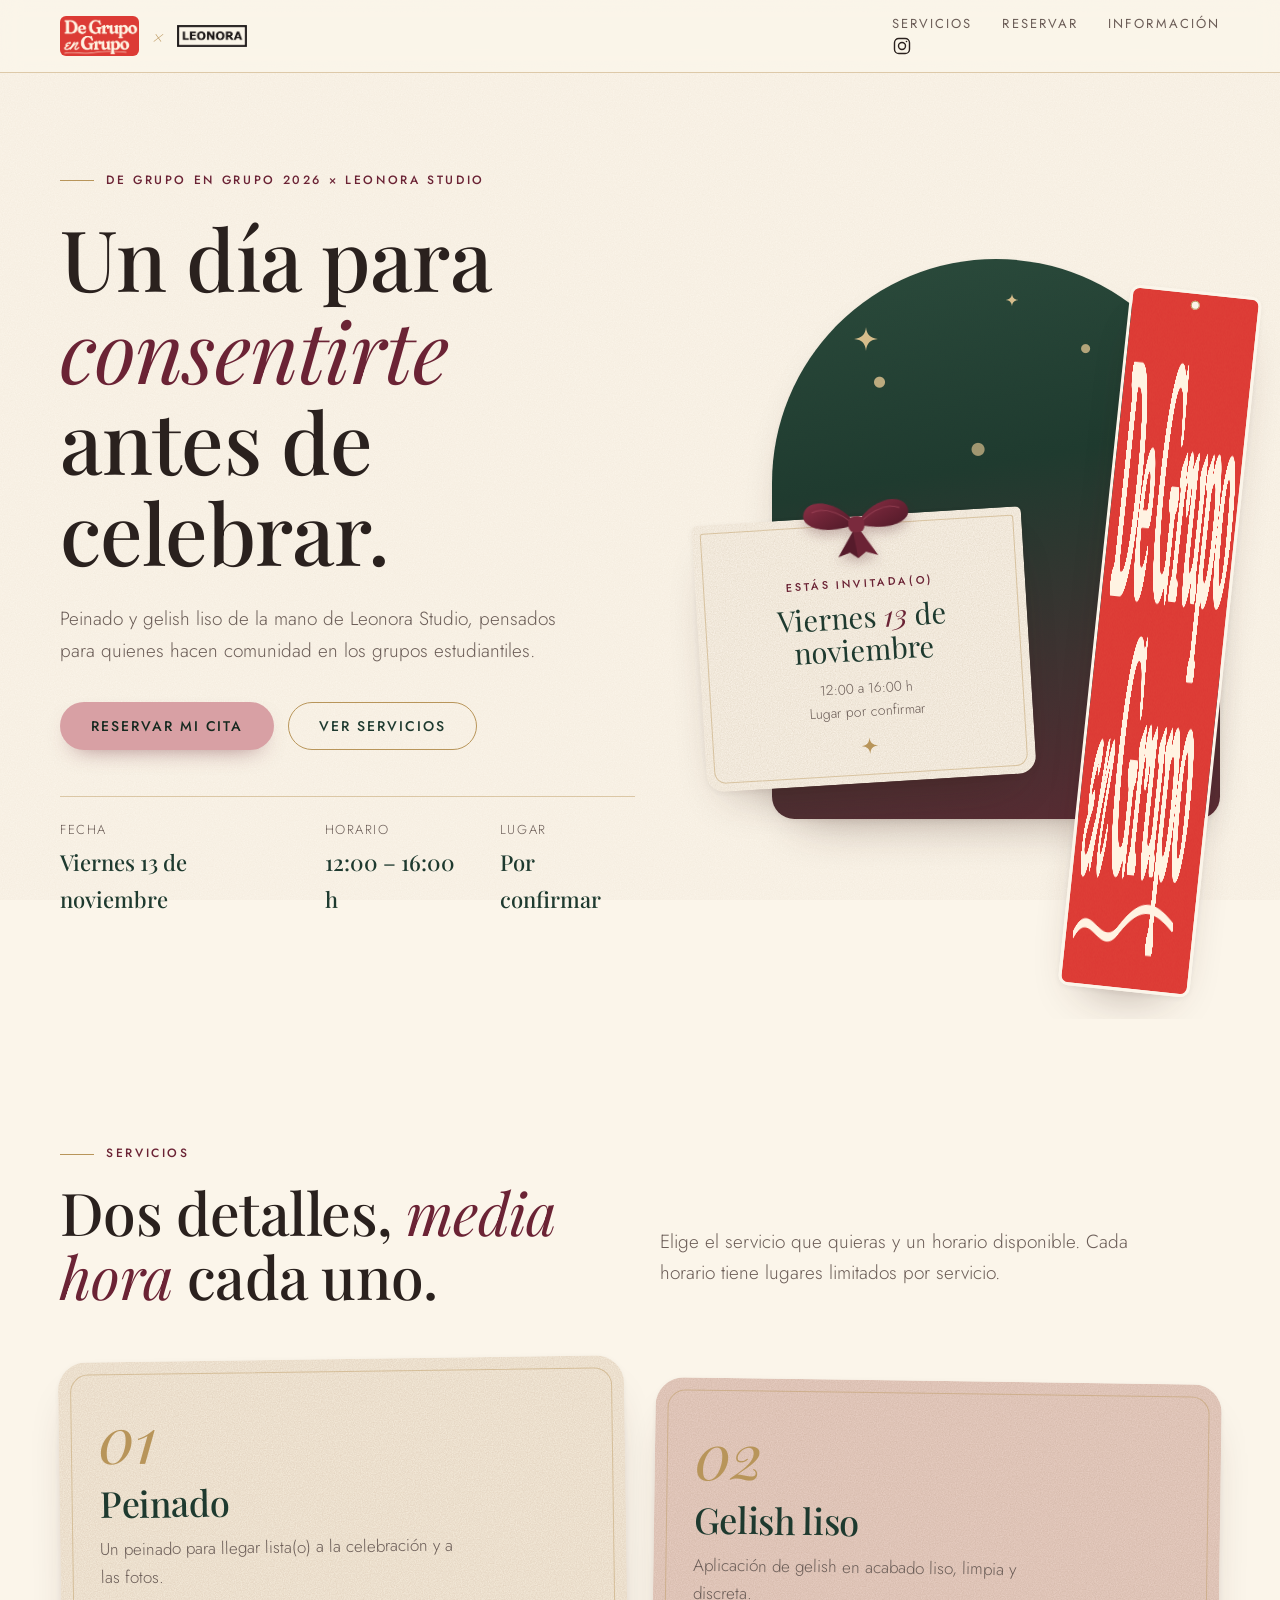
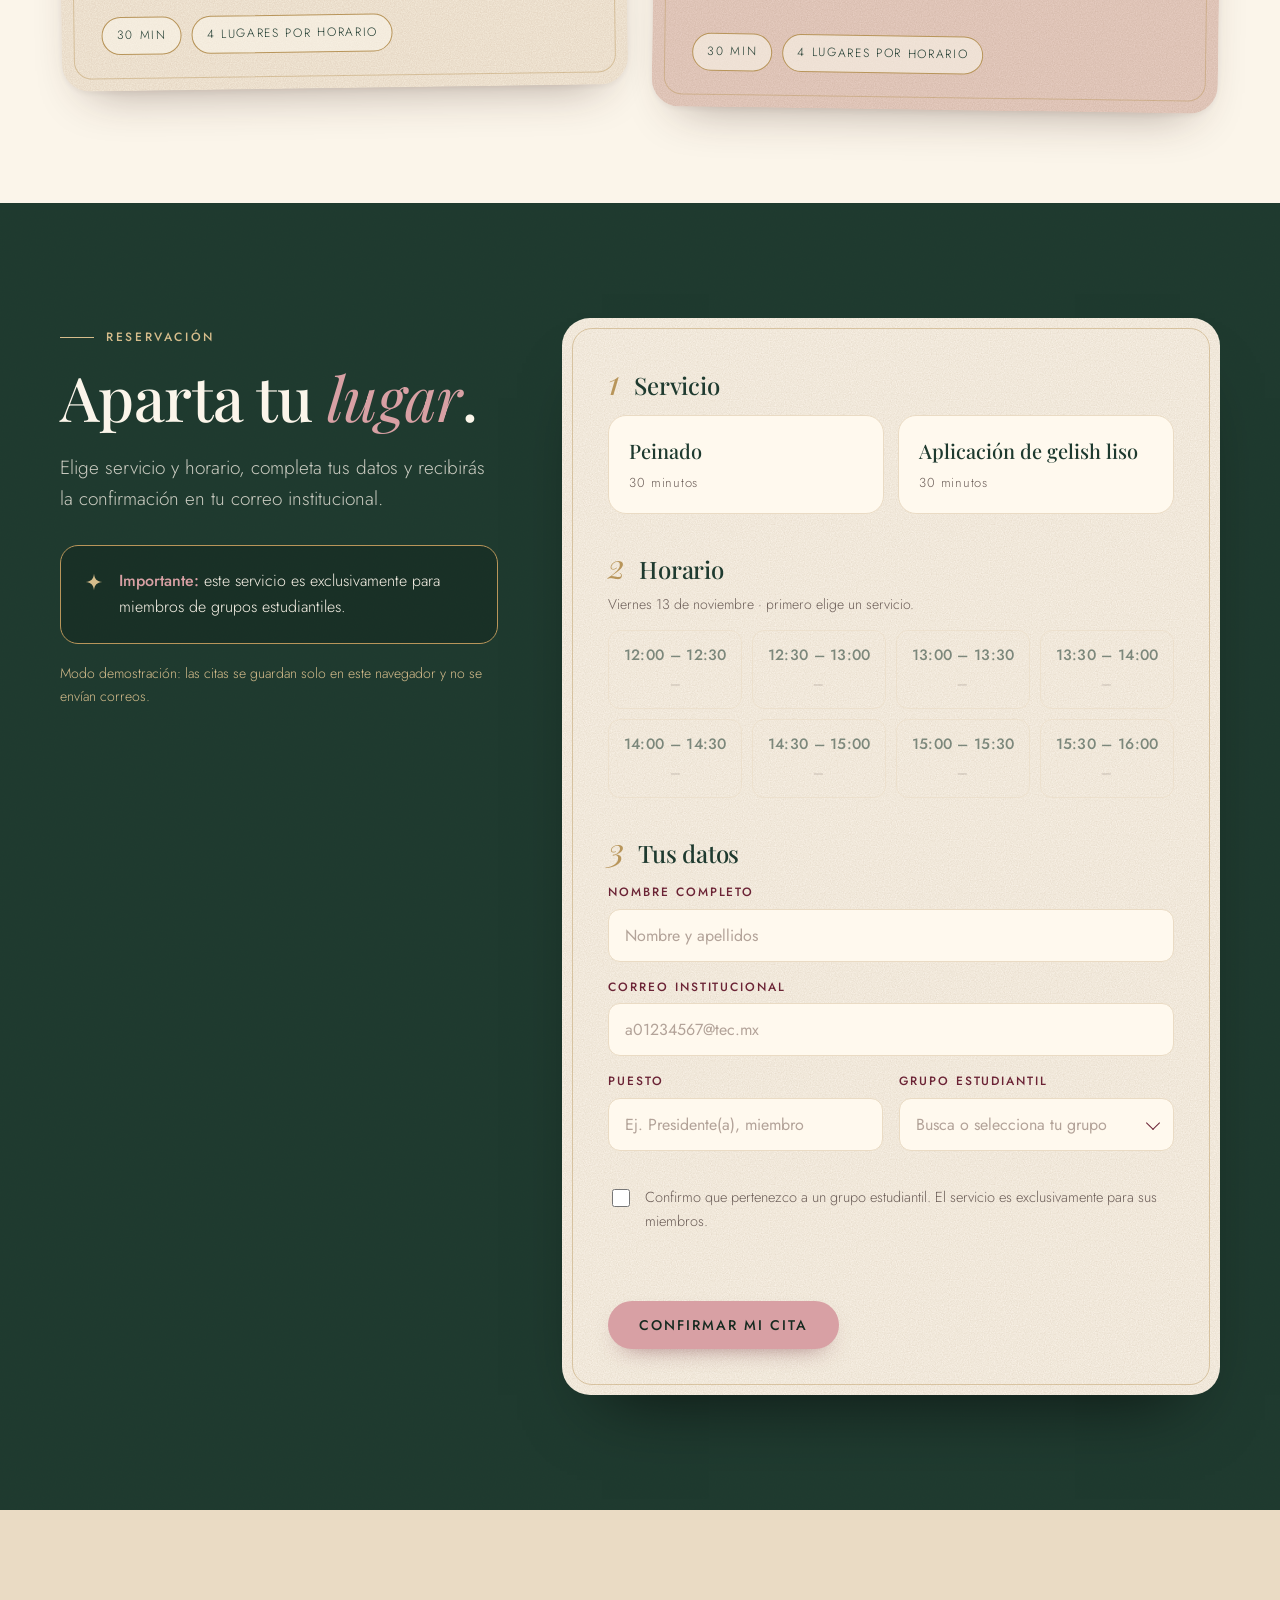
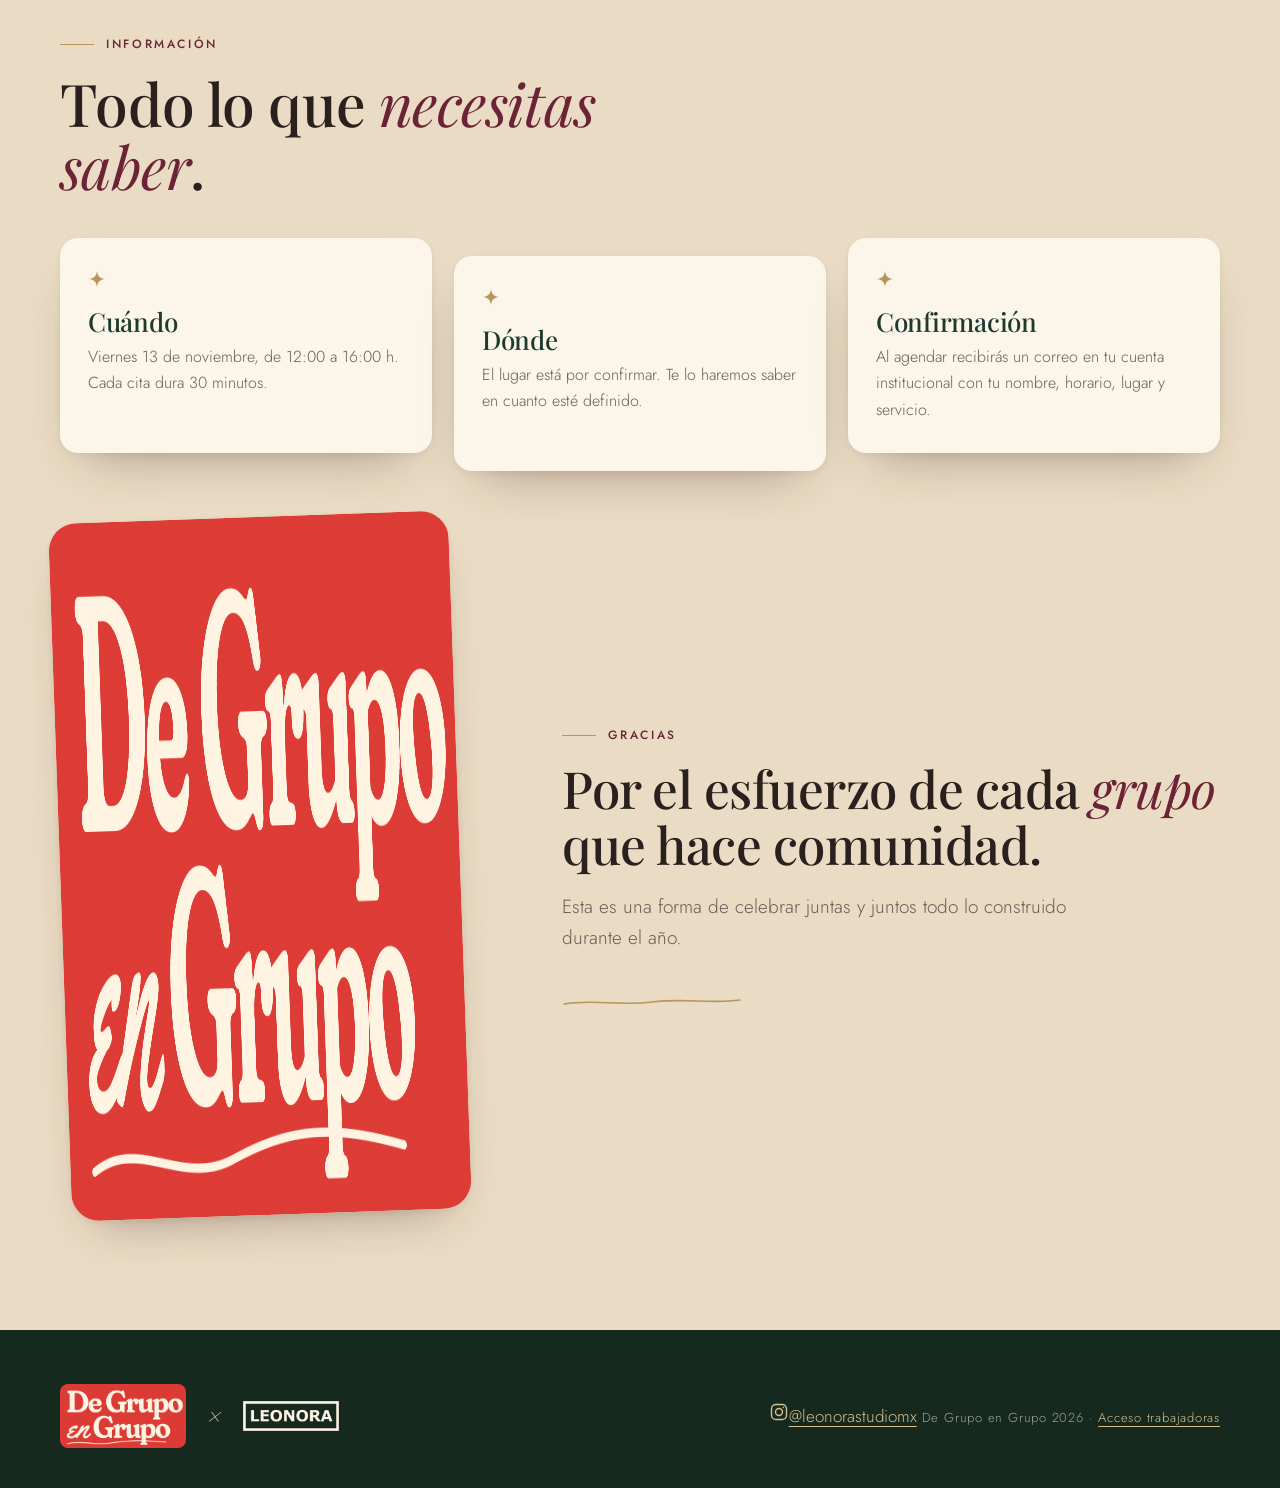
==== commit 9a816613: "Add files via upload" ====
--- a/index.html
+++ b/index.html
@@ -20,10 +20,11 @@
 <header class="nav">
   <div class="wrap">
     <a class="brand" href="#inicio" aria-label="De Grupo en Grupo 2026 × Leonora Studio">
-      <img class="dgg" src="img/degrupo-coral.png" alt="De Grupo en Grupo">
+      <img width="1374" height="698" class="dgg" src="img/degrupo-coral.png" alt="De Grupo en Grupo" onerror="this.onerror=null;this.src=this.getAttribute('src').replace(/^img\//,'')">
       <span class="x">×</span>
-      <img class="leo" src="img/leonora-negro.png" alt="Leonora Studio">
+      <img width="300" height="94" class="leo" src="img/leonora-negro.png" alt="Leonora Studio" onerror="this.onerror=null;this.src=this.getAttribute('src').replace(/^img\//,'')">
     </a>
+    <div class="nav-right">
     <nav aria-label="Principal">
       <ul>
         <li><a href="#servicios">Servicios</a></li>
@@ -31,6 +32,8 @@
         <li><a href="#informacion">Información</a></li>
       </ul>
     </nav>
+    <a class="ig-btn icon" href="https://www.instagram.com/leonorastudiomx/" target="_blank" rel="noopener noreferrer" aria-label="Instagram de Leonora Studio (se abre en una pestaña nueva)" title="Instagram de Leonora Studio"><svg viewBox="0 0 24 24" width="20" height="20" fill="none" stroke="currentColor" stroke-width="1.7" aria-hidden="true" focusable="false"><rect x="3" y="3" width="18" height="18" rx="5.2"/><circle cx="12" cy="12" r="4.2"/><circle cx="17.4" cy="6.6" r="1" fill="currentColor" stroke="none"/></svg></a>
+    </div>
   </div>
 </header>
 
@@ -60,7 +63,7 @@
           <svg class="star-deco" style="right:16%;top:26%;width:16px;height:16px"><use href="#star"/></svg>
           <svg class="star-deco" style="left:52%;top:6%;width:14px;height:14px"><use href="#star"/></svg>
         </div>
-        <div class="tag-label"><img src="img/degrupo-coral.png" alt=""></div>
+        <div class="tag-label"><img width="1374" height="698" src="img/degrupo-coral.png" alt="" onerror="this.onerror=null;this.src=this.getAttribute('src').replace(/^img\//,'')"></div>
         <div class="invite">
           <!-- moño de satín -->
           <svg class="ribbon" viewBox="0 0 120 70" fill="none">
@@ -79,7 +82,7 @@
           </svg>
           <div class="small">Estás invitada(o)</div>
           <div class="big">Viernes <em>13</em> de noviembre</div>
-          <div class="row">12:00 a 16:00 h · Lugar por confirmar</div>
+          <div class="row">12:00 a 16:00 h<br>Lugar por confirmar</div>
           <svg class="star" style="margin:14px auto 0;display:block"><use href="#star"/></svg>
         </div>
       </div>
@@ -227,7 +230,7 @@
       </div>
 
       <div class="thanks">
-        <div class="badge-logo"><img src="img/degrupo-coral.png" alt="De Grupo en Grupo"></div>
+        <div class="badge-logo"><img width="1374" height="698" src="img/degrupo-coral.png" alt="De Grupo en Grupo" onerror="this.onerror=null;this.src=this.getAttribute('src').replace(/^img\//,'')"></div>
         <div>
           <span class="eyebrow">Gracias</span>
           <h2>Por el esfuerzo de cada <em>grupo</em> que hace comunidad.</h2>
@@ -242,16 +245,20 @@
 <footer class="footer">
   <div class="wrap">
     <div class="logos">
-      <img class="dgg" src="img/degrupo-coral.png" alt="De Grupo en Grupo" style="border-radius:8px">
+      <img width="1374" height="698" class="dgg" src="img/degrupo-coral.png" alt="De Grupo en Grupo" style="border-radius:8px" onerror="this.onerror=null;this.src=this.getAttribute('src').replace(/^img\//,'')">
       <span class="x">×</span>
-      <img class="leo" src="img/leonora-crema.png" alt="Leonora Studio">
-    </div>
-    <small>De Grupo en Grupo 2026 · <a href="trabajadoras.html">Acceso trabajadoras</a></small>
+      <img width="300" height="94" class="leo" src="img/leonora-crema.png" alt="Leonora Studio" onerror="this.onerror=null;this.src=this.getAttribute('src').replace(/^img\//,'')">
+    </div>
+    <div class="foot-right">
+      <a class="ig-btn text" href="https://www.instagram.com/leonorastudiomx/" target="_blank" rel="noopener noreferrer" aria-label="Ver el Instagram de Leonora Studio (se abre en una pestaña nueva)"><svg viewBox="0 0 24 24" width="20" height="20" fill="none" stroke="currentColor" stroke-width="1.7" aria-hidden="true" focusable="false"><rect x="3" y="3" width="18" height="18" rx="5.2"/><circle cx="12" cy="12" r="4.2"/><circle cx="17.4" cy="6.6" r="1" fill="currentColor" stroke="none"/></svg><span>@leonorastudiomx</span></a>
+      <small>De Grupo en Grupo 2026 · <a href="trabajadoras.html">Acceso trabajadoras</a></small>
+    </div>
   </div>
 </footer>
 
 <script src="config.js"></script>
 <script src="data/groups.js"></script>
+<script>window.GRUPOS||document.write('<script src="groups.js"><\/script>')</script>
 <script src="common.js"></script>
 <script src="app.js"></script>
 </body>
--- a/styles.css
+++ b/styles.css
@@ -313,3 +313,4 @@
   .postcard { padding: 38px 28px 30px; }
 }
 @media (prefers-reduced-motion: reduce) { * { transition: none !important; scroll-behavior: auto !important; } }
+
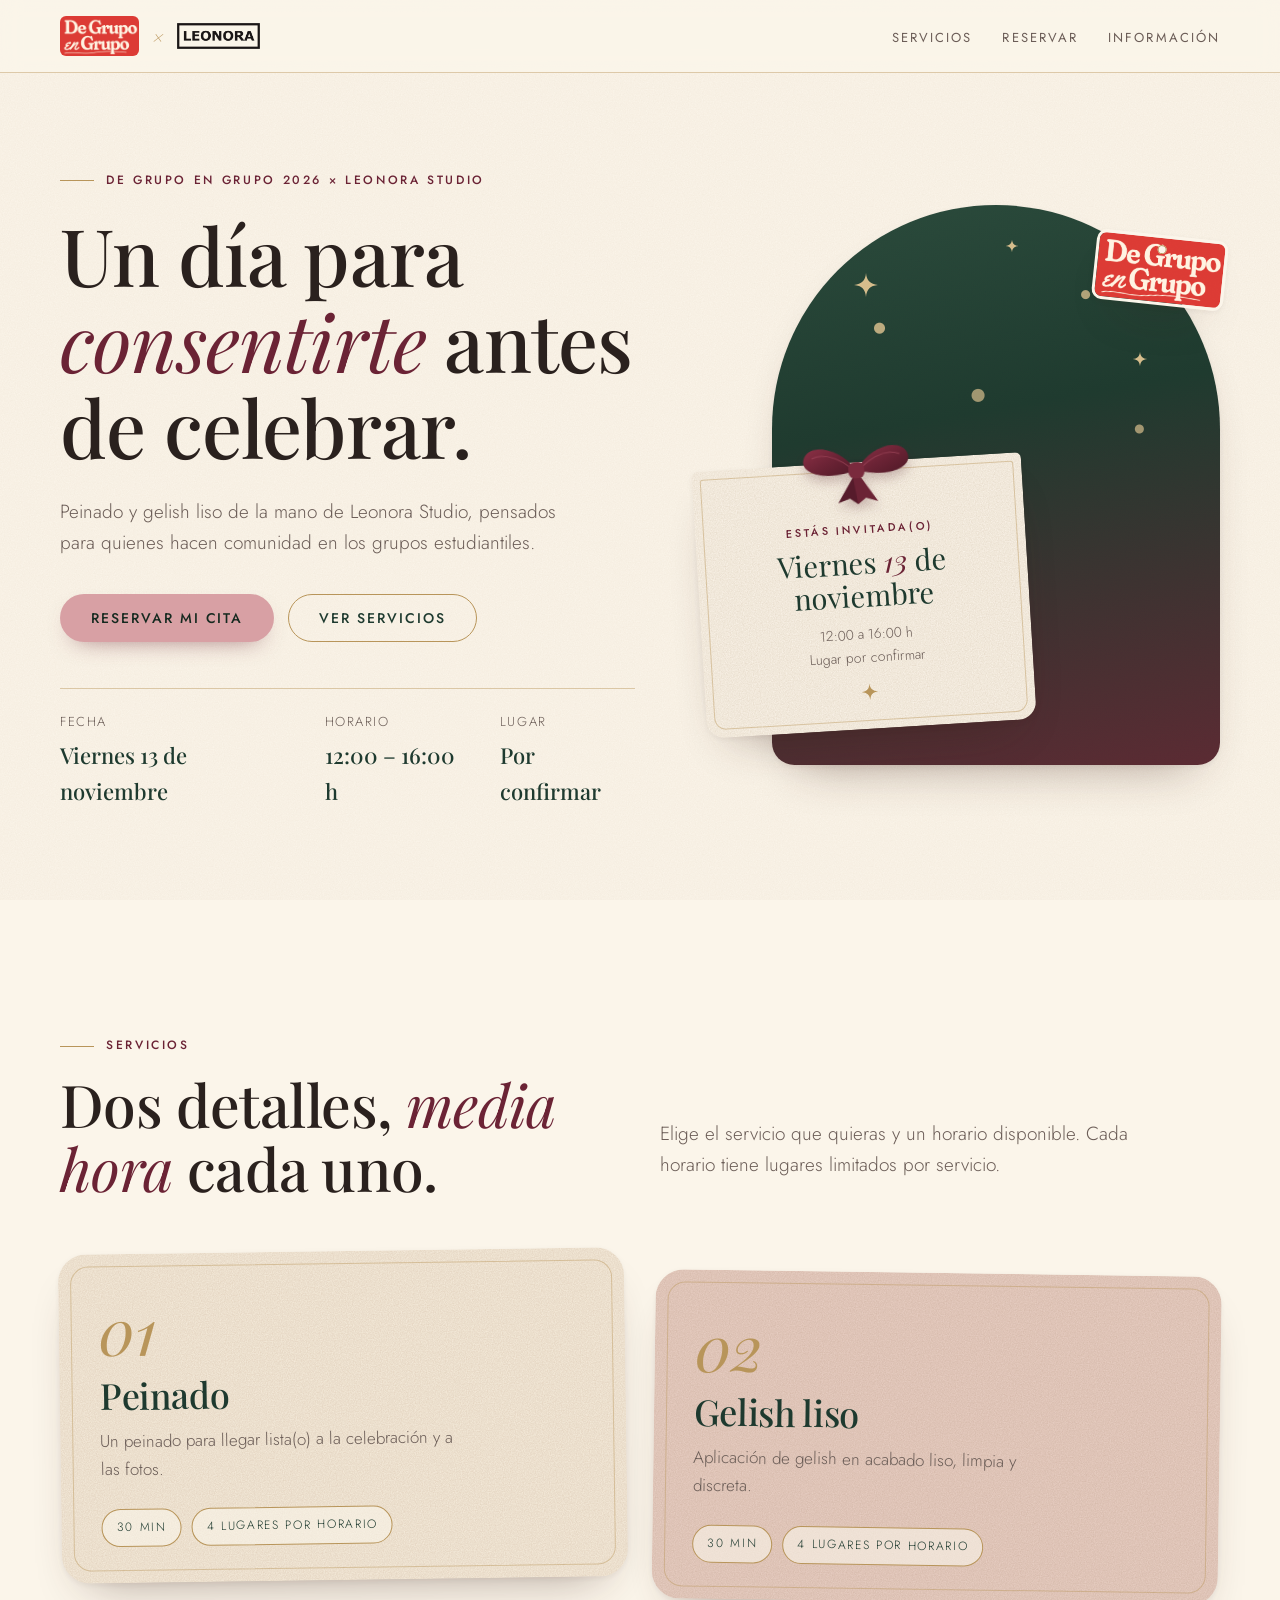
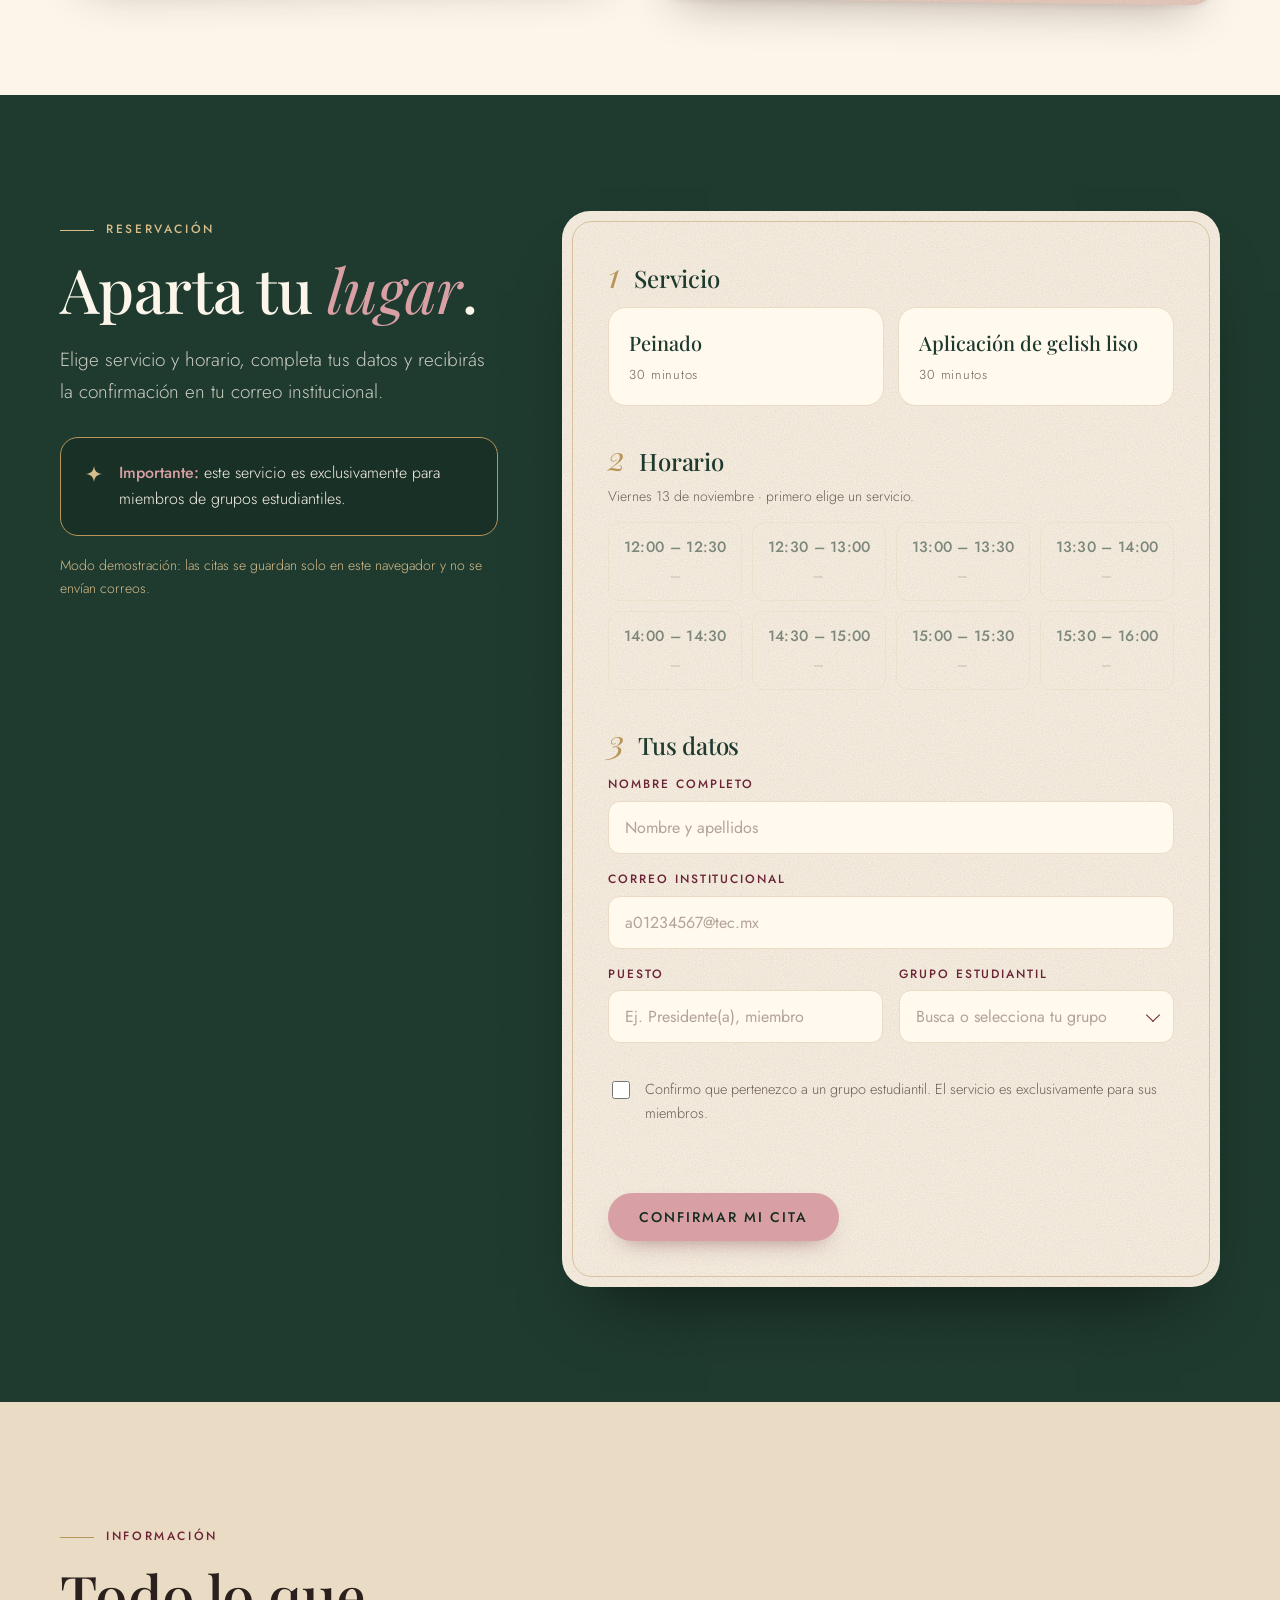
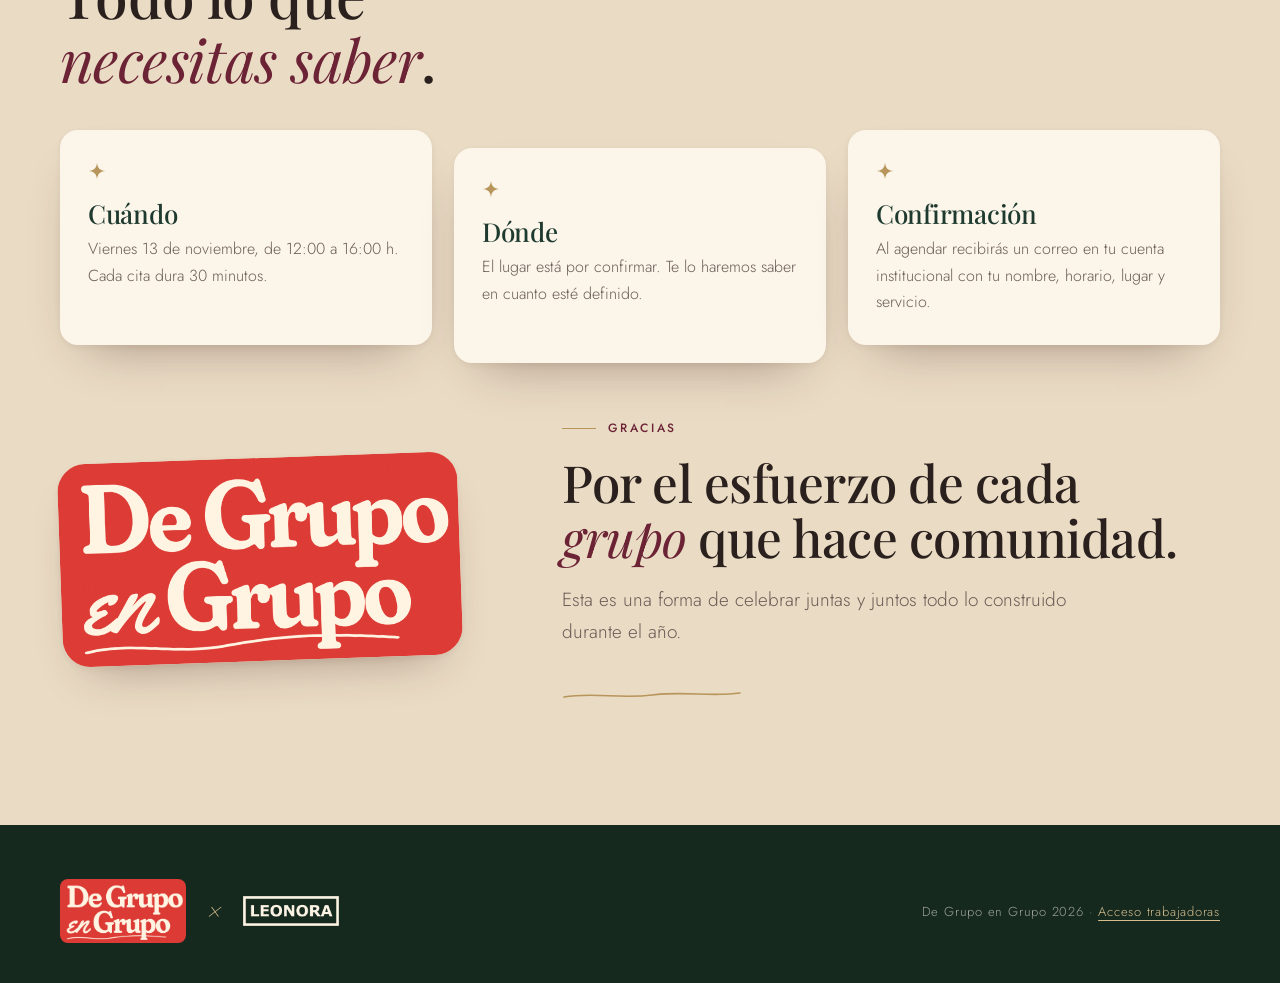
==== commit 59f4e458: "Add files via upload" ====
--- a/index.html
+++ b/index.html
@@ -24,7 +24,6 @@
       <span class="x">×</span>
       <img width="300" height="94" class="leo" src="img/leonora-negro.png" alt="Leonora Studio" onerror="this.onerror=null;this.src=this.getAttribute('src').replace(/^img\//,'')">
     </a>
-    <div class="nav-right">
     <nav aria-label="Principal">
       <ul>
         <li><a href="#servicios">Servicios</a></li>
@@ -32,8 +31,6 @@
         <li><a href="#informacion">Información</a></li>
       </ul>
     </nav>
-    <a class="ig-btn icon" href="https://www.instagram.com/leonorastudiomx/" target="_blank" rel="noopener noreferrer" aria-label="Instagram de Leonora Studio (se abre en una pestaña nueva)" title="Instagram de Leonora Studio"><svg viewBox="0 0 24 24" width="20" height="20" fill="none" stroke="currentColor" stroke-width="1.7" aria-hidden="true" focusable="false"><rect x="3" y="3" width="18" height="18" rx="5.2"/><circle cx="12" cy="12" r="4.2"/><circle cx="17.4" cy="6.6" r="1" fill="currentColor" stroke="none"/></svg></a>
-    </div>
   </div>
 </header>
 
@@ -249,10 +246,7 @@
       <span class="x">×</span>
       <img width="300" height="94" class="leo" src="img/leonora-crema.png" alt="Leonora Studio" onerror="this.onerror=null;this.src=this.getAttribute('src').replace(/^img\//,'')">
     </div>
-    <div class="foot-right">
-      <a class="ig-btn text" href="https://www.instagram.com/leonorastudiomx/" target="_blank" rel="noopener noreferrer" aria-label="Ver el Instagram de Leonora Studio (se abre en una pestaña nueva)"><svg viewBox="0 0 24 24" width="20" height="20" fill="none" stroke="currentColor" stroke-width="1.7" aria-hidden="true" focusable="false"><rect x="3" y="3" width="18" height="18" rx="5.2"/><circle cx="12" cy="12" r="4.2"/><circle cx="17.4" cy="6.6" r="1" fill="currentColor" stroke="none"/></svg><span>@leonorastudiomx</span></a>
-      <small>De Grupo en Grupo 2026 · <a href="trabajadoras.html">Acceso trabajadoras</a></small>
-    </div>
+    <small>De Grupo en Grupo 2026 · <a href="trabajadoras.html">Acceso trabajadoras</a></small>
   </div>
 </footer>
 
--- a/styles.css
+++ b/styles.css
@@ -42,16 +42,16 @@
   background-image: var(--grain); opacity: .35; mix-blend-mode: multiply;
 }
 main, header, footer { position: relative; z-index: 1; }
-img { max-width: 100%; display: block; }
+img { max-width: 100%; height: auto; display: block; }
 a { color: inherit; }
 .wrap { width: min(1160px, 100% - 48px); margin-inline: auto; }
 
 /* ---------- tipografía ---------- */
-h1, h2, h3 { font-family: var(--serif); font-weight: 500; line-height: 1.08; margin: 0; letter-spacing: -.01em; }
+h1, h2, h3 { font-family: var(--serif); font-weight: 500; line-height: 1.08; margin: 0; letter-spacing: -.01em; text-wrap: balance; }
 h1 em, h2 em, h3 em { font-style: italic; font-weight: 400; }
 .eyebrow {
   font-family: var(--sans); font-weight: 500; font-size: 12px; letter-spacing: .22em;
-  text-transform: uppercase; color: var(--burgundy); display: inline-flex; align-items: center; gap: 12px;
+  text-transform: uppercase; color: var(--burgundy); display: inline-flex; align-items: center; gap: 12px; text-wrap: balance;
 }
 .eyebrow::before { content: ""; width: 34px; height: 1px; background: var(--gold); }
 .on-dark .eyebrow, .eyebrow.light { color: var(--gold-soft); }
@@ -81,7 +81,7 @@
 .brand { display: flex; align-items: center; gap: 14px; text-decoration: none; }
 .brand .dgg { height: 40px; width: auto; border-radius: 6px; }
 .brand .x { font-family: var(--serif); font-style: italic; color: var(--gold); font-size: 20px; }
-.brand .leo { height: 22px; width: auto; }
+.brand .leo { height: 26px; width: auto; }
 .nav ul { display: flex; gap: 30px; list-style: none; margin: 0; padding: 0; }
 .nav ul a { text-decoration: none; font-size: 13px; letter-spacing: .16em; text-transform: uppercase; font-weight: 400; color: var(--ink-soft); padding: 6px 0; border-bottom: 1px solid transparent; }
 .nav ul a:hover { color: var(--burgundy); border-color: var(--gold); }
@@ -89,7 +89,7 @@
 /* ---------- portada ---------- */
 .hero { padding: clamp(40px, 7vw, 88px) 0 clamp(56px, 8vw, 110px); overflow: hidden; }
 .hero-grid { display: grid; grid-template-columns: 1.05fr .95fr; gap: clamp(32px, 5vw, 72px); align-items: center; }
-.hero h1 { font-size: clamp(46px, 6.6vw, 92px); margin: 22px 0 26px; }
+.hero h1 { font-size: clamp(44px, 6.2vw, 84px); margin: 22px 0 26px; }
 .hero h1 em { color: var(--burgundy); }
 .hero .actions { display: flex; flex-wrap: wrap; gap: 14px; margin-top: 36px; }
 .hero-meta { display: flex; gap: 34px; margin-top: 46px; padding-top: 22px; border-top: 1px solid var(--line); }
@@ -102,6 +102,7 @@
   overflow: hidden; box-shadow: var(--shadow);
   background:
     url("img/portada.jpg") center/cover no-repeat,
+    url("portada.jpg") center/cover no-repeat,
     radial-gradient(circle at 24% 22%, rgba(214,189,140,.85) 0 5px, transparent 6px),
     radial-gradient(circle at 70% 16%, rgba(214,189,140,.8) 0 4px, transparent 5px),
     radial-gradient(circle at 46% 34%, rgba(214,189,140,.7) 0 6px, transparent 7px),
@@ -308,9 +309,10 @@
   .photo { inset: 0 0 0 8%; border-radius: 200px 200px var(--r-lg) var(--r-lg); }
   .tag-label { width: 104px; right: 0; }
   .block { grid-template-columns: 1fr; }
-  .brand .leo { height: 18px; }
+  .brand .leo { height: 22px; }
+  .eyebrow { font-size: 11px; letter-spacing: .16em; gap: 10px; }
+  .eyebrow::before { width: 22px; flex: none; }
   .brand .dgg { height: 34px; }
   .postcard { padding: 38px 28px 30px; }
 }
 @media (prefers-reduced-motion: reduce) { * { transition: none !important; scroll-behavior: auto !important; } }
-
